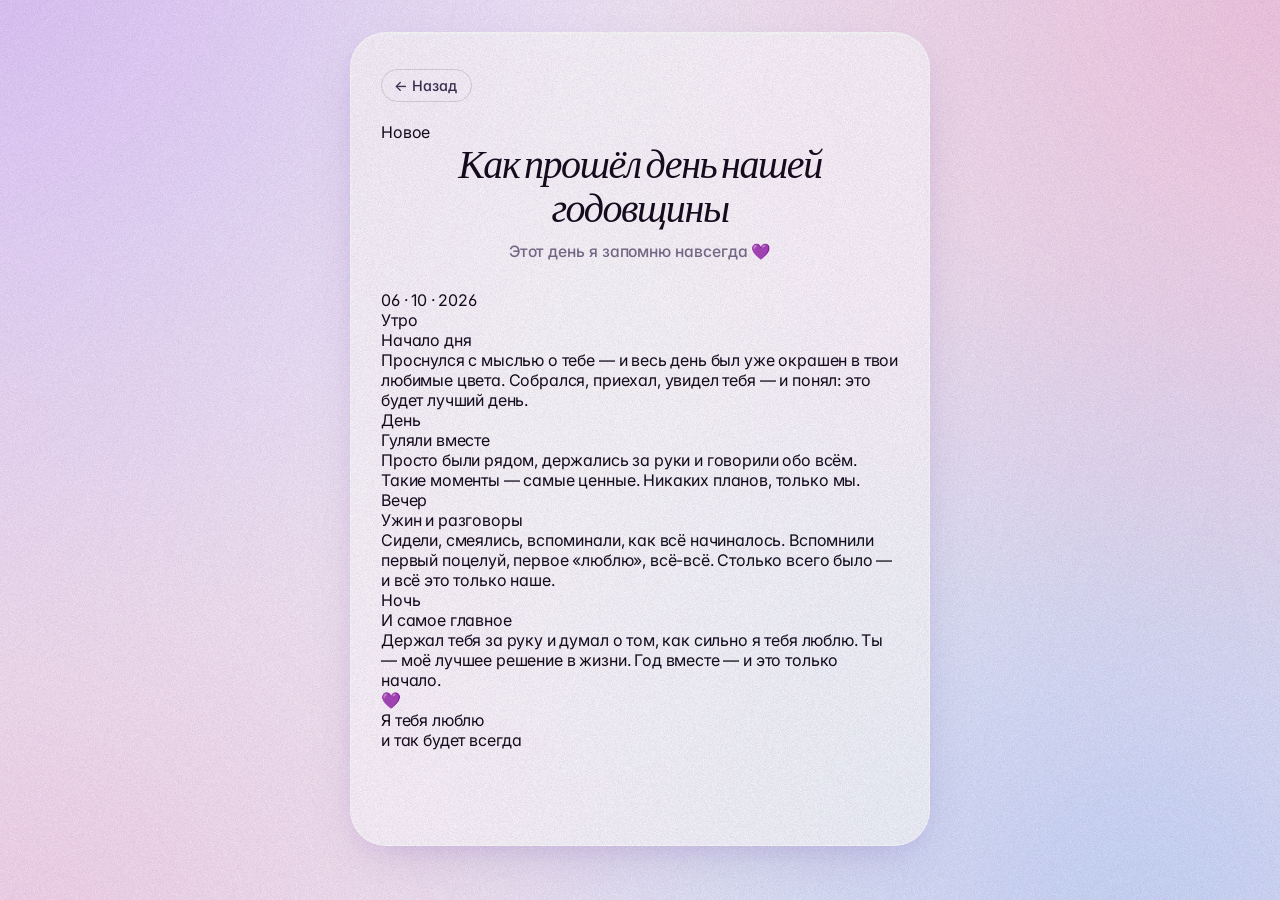
==== anniversary.html @ 6e3ea855 "Create anniversary.html" ====
<!DOCTYPE html>
<html lang="ru">
<head>
<meta charset="UTF-8">
<meta name="viewport" content="width=device-width, initial-scale=1.0, maximum-scale=1.0, user-scalable=yes">
<title>Наша годовщина 🎉</title>
<link rel="stylesheet" href="css/style.css">
</head>
<body>

<div class="container">
    <a href="index.html" class="back-btn">← Назад</a>

    <!-- Заголовок с бейджем -->
    <div class="anniv-hero">
        <span class="new-badge new-badge--big">Новое</span>
        <h1>Как прошёл день нашей годовщины</h1>
        <p class="subhead">Этот день я запомню навсегда 💜</p>
        <div class="anniv-date">06 · 10 · 2026</div>
    </div>

    <!-- Timeline дня -->
    <div class="timeline">

        <!-- УТРО -->
        <div class="timeline-item">
            <div class="tl-time">Утро</div>
            <div class="tl-photo-wrap">
                <img class="tl-photo" src="img/годовщина-утро.jpg" alt="" loading="lazy">
            </div>
            <div class="tl-title">Начало дня</div>
            <div class="tl-desc">
                Проснулся с мыслью о тебе — и весь день был уже окрашен в твои любимые цвета.
                Собрался, приехал, увидел тебя — и понял: это будет лучший день.
            </div>
        </div>

        <!-- ДЕНЬ -->
        <div class="timeline-item">
            <div class="tl-time">День</div>
            <div class="tl-photo-wrap">
                <img class="tl-photo" src="img/годовщина-день.jpg" alt="" loading="lazy">
            </div>
            <div class="tl-title">Гуляли вместе</div>
            <div class="tl-desc">
                Просто были рядом, держались за руки и говорили обо всём. Такие моменты —
                самые ценные. Никаких планов, только мы.
            </div>
        </div>

        <!-- ВЕЧЕР -->
        <div class="timeline-item">
            <div class="tl-time">Вечер</div>
            <div class="tl-photo-wrap">
                <img class="tl-photo" src="img/годовщина-вечер.jpg" alt="" loading="lazy">
            </div>
            <div class="tl-title">Ужин и разговоры</div>
            <div class="tl-desc">
                Сидели, смеялись, вспоминали, как всё начиналось. Вспомнили первый поцелуй,
                первое «люблю», всё-всё. Столько всего было — и всё это только наше.
            </div>
        </div>

        <!-- НОЧЬ -->
        <div class="timeline-item">
            <div class="tl-time">Ночь</div>
            <div class="tl-photo-wrap">
                <img class="tl-photo" src="img/годовщина-ночь.jpg" alt="" loading="lazy">
            </div>
            <div class="tl-title">И самое главное</div>
            <div class="tl-desc">
                Держал тебя за руку и думал о том, как сильно я тебя люблю. Ты — моё
                лучшее решение в жизни. Год вместе — и это только начало.
            </div>
        </div>

    </div>

    <!-- Финальная подпись -->
    <div class="anniv-outro">
        <div class="anniv-heart">💜</div>
        <div class="anniv-outro-text">Я тебя люблю</div>
        <div class="anniv-outro-sub">и так будет всегда</div>
    </div>
</div>

<script>
(function () {
    /* Плавное появление timeline-карточек при скролле */
    const items = document.querySelectorAll('.timeline-item');
    if ('IntersectionObserver' in window) {
        const io = new IntersectionObserver(function (entries) {
            entries.forEach(function (entry) {
                if (entry.isIntersecting) {
                    entry.target.classList.add('visible');
                    io.unobserve(entry.target);
                }
            });
        }, { threshold: 0.15 });
        items.forEach(function (item) { io.observe(item); });
    } else {
        items.forEach(function (item) { item.classList.add('visible'); });
    }
})();
</script>

</body>
</html>
---- css/style.css ----
/* ============================================================
   Modern Editorial — Fraunces × Inter
   Colors: violet / pink / blue
   ============================================================ */

@import url('https://fonts.googleapis.com/css2?family=Fraunces:ital,opsz,wght@0,9..144,400..900;1,9..144,400..900&family=Inter:wght@400;500;600;700;800;900&family=JetBrains+Mono:wght@500;700&display=swap');

* {
    margin: 0;
    padding: 0;
    box-sizing: border-box;
    -webkit-tap-highlight-color: transparent;
}

html {
    -webkit-text-size-adjust: 100%;
    scroll-behavior: smooth;
}

:root {
    /* Акценты */
    --violet: #7c3aed;
    --violet-2: #a855f7;
    --pink: #ec4899;
    --pink-2: #f472b6;
    --blue: #3b82f6;
    --blue-2: #60a5fa;

    /* Чернила */
    --ink: #150c1f;
    --ink-2: #3d2f52;
    --ink-3: #7a6e8c;
    --ink-4: #b3a8c2;

    /* Поверхности */
    --cream: #faf6ff;
    --surface: #ffffff;
    --surface-2: #f6f1fd;
    --line: rgba(21, 12, 31, 0.08);
    --line-2: rgba(21, 12, 31, 0.14);

    /* Скругления */
    --r-sm: 12px;
    --r-md: 18px;
    --r-lg: 26px;
    --r-xl: 36px;
    --r-pill: 100px;

    /* Кривые */
    --ease: cubic-bezier(0.22, 1, 0.36, 1);
    --spring: cubic-bezier(0.34, 1.4, 0.64, 1);
}

body {
    font-family: 'Inter', -apple-system, BlinkMacSystemFont, sans-serif;
    font-feature-settings: 'cv02', 'cv03', 'cv04', 'cv11';
    min-height: 100vh;
    min-height: 100dvh;
    display: flex;
    justify-content: center;
    padding: 22px 12px 44px;
    color: var(--ink);
    overflow-x: hidden;
    position: relative;
    background: var(--cream);
    letter-spacing: -0.01em;
}

/* Aurora-подсветка */
body::before {
    content: "";
    position: fixed;
    inset: -20%;
    z-index: 0;
    pointer-events: none;
    background:
        radial-gradient(circle at 12% 8%, rgba(168, 85, 247, 0.30) 0%, transparent 38%),
        radial-gradient(circle at 88% 12%, rgba(236, 72, 153, 0.26) 0%, transparent 40%),
        radial-gradient(circle at 78% 88%, rgba(59, 130, 246, 0.24) 0%, transparent 40%),
        radial-gradient(circle at 15% 90%, rgba(244, 114, 182, 0.22) 0%, transparent 38%);
    filter: blur(50px);
    animation: aurora 26s ease-in-out infinite alternate;
}

@keyframes aurora {
    0%   { transform: translate(0, 0) rotate(0deg); }
    50%  { transform: translate(2%, -1%) rotate(4deg); }
    100% { transform: translate(-2%, 2%) rotate(-3deg); }
}

/* Зерно (grain) поверх всего */
body::after {
    content: "";
    position: fixed;
    inset: 0;
    z-index: 100;
    pointer-events: none;
    opacity: 0.35;
    mix-blend-mode: multiply;
    background-image: url("data:image/svg+xml,%3Csvg viewBox='0 0 320 320' xmlns='http://www.w3.org/2000/svg'%3E%3Cfilter id='n'%3E%3CfeTurbulence type='fractalNoise' baseFrequency='0.9' numOctaves='2' stitchTiles='stitch'/%3E%3CfeColorMatrix values='0 0 0 0 0.08 0 0 0 0 0.05 0 0 0 0 0.12 0 0 0 0.55 0'/%3E%3C/filter%3E%3Crect width='100%25' height='100%25' filter='url(%23n)'/%3E%3C/svg%3E");
    background-size: 220px 220px;
}

img { max-width: 100%; display: block; }

/* ============================================================
   КОНТЕЙНЕР
   ============================================================ */
.container {
    position: relative;
    z-index: 1;
    max-width: 540px;
    width: 100%;
    padding: 32px 24px 28px;
    margin: 10px 0;
    border-radius: var(--r-xl);
    background: rgba(255, 255, 255, 0.72);
    backdrop-filter: blur(22px) saturate(160%);
    -webkit-backdrop-filter: blur(22px) saturate(160%);
    border: 1px solid rgba(255, 255, 255, 0.9);
    box-shadow:
        0 1px 0 rgba(255, 255, 255, 0.9) inset,
        0 20px 60px -20px rgba(60, 20, 100, 0.18),
        0 8px 30px -10px rgba(124, 58, 237, 0.12);
}

/* ============================================================
   ТИПОГРАФИКА
   ============================================================ */
h1, h2 {
    font-family: 'Fraunces', 'Times New Roman', serif;
    font-weight: 500;
    font-style: italic;
    font-variation-settings: 'opsz' 144, 'SOFT' 40;
    letter-spacing: -0.035em;
    text-align: center;
    color: var(--ink);
    word-wrap: break-word;
    overflow-wrap: break-word;
    line-height: 1.1;
}
h1 {
    font-size: clamp(1.8rem, 7vw, 2.5rem);
    margin-bottom: 10px;
}
h2 {
    font-size: clamp(1.5rem, 6vw, 2rem);
    margin-bottom: 12px;
}

.subhead {
    text-align: center;
    color: var(--ink-3);
    font-weight: 500;
    margin-bottom: 26px;
    font-size: clamp(0.88rem, 3.5vw, 0.98rem);
    line-height: 1.5;
    letter-spacing: -0.005em;
}

.hidden { display: none !important; }

/* ============================================================
   КНОПКИ
   ============================================================ */
.btn-primary, .btn-secondary {
    display: inline-flex;
    align-items: center;
    justify-content: center;
    gap: 8px;
    border: none;
    font-weight: 600;
    font-size: clamp(0.92rem, 3.6vw, 1rem);
    padding: 16px 24px;
    border-radius: var(--r-pill);
    cursor: pointer;
    transition: transform 0.3s var(--spring), box-shadow 0.3s ease, background 0.3s ease, color 0.3s ease;
    font-family: inherit;
    text-align: center;
    text-decoration: none;
    letter-spacing: -0.01em;
    position: relative;
    overflow: hidden;
}
.btn-primary {
    background: linear-gradient(120deg, #150c1f 0%, #3d1e5c 50%, #7c3aed 100%);
    color: white;
    width: 100%;
    margin-top: 22px;
    box-shadow:
        0 1px 0 rgba(255, 255, 255, 0.18) inset,
        0 10px 30px -8px rgba(60, 20, 100, 0.45),
        0 2px 6px -1px rgba(0, 0, 0, 0.15);
}
.btn-primary::after {
    content: "";
    position: absolute;
    inset: 0;
    background: linear-gradient(120deg, transparent 30%, rgba(255,255,255,0.15) 50%, transparent 70%);
    transform: translateX(-100%);
    transition: transform 0.7s var(--ease);
    pointer-events: none;
}
.btn-primary:hover::after { transform: translateX(100%); }
.btn-primary:hover {
    transform: translateY(-2px);
    box-shadow:
        0 1px 0 rgba(255, 255, 255, 0.18) inset,
        0 16px 40px -10px rgba(60, 20, 100, 0.55),
        0 2px 6px -1px rgba(0, 0, 0, 0.15);
}
.btn-primary:active { transform: scale(0.97); }
.btn-primary:disabled {
    background: var(--surface-2);
    color: var(--ink-4);
    box-shadow: none;
    cursor: not-allowed;
    opacity: 0.8;
}

.btn-secondary {
    background: var(--surface);
    color: var(--ink);
    border: 1px solid var(--line-2);
    flex: 1;
}
.btn-secondary:hover {
    background: var(--surface-2);
    border-color: var(--violet);
    color: var(--violet);
    transform: translateY(-1px);
}
.btn-secondary:active { transform: scale(0.97); }

.back-btn {
    display: inline-flex;
    align-items: center;
    gap: 6px;
    background: transparent;
    border: 1px solid var(--line-2);
    color: var(--ink-2);
    font-weight: 500;
    font-size: clamp(0.82rem, 3.4vw, 0.9rem);
    cursor: pointer;
    padding: 7px 14px 7px 12px;
    margin-bottom: 20px;
    font-family: inherit;
    text-decoration: none;
    border-radius: var(--r-pill);
    transition: all 0.25s var(--ease);
    letter-spacing: -0.005em;
}
.back-btn:hover {
    background: var(--ink);
    color: var(--cream);
    border-color: var(--ink);
    transform: translateX(-2px);
}

/* ============================================================
   ТЕСТ
   ============================================================ */
.progress-wrap {
    width: 100%;
    height: 4px;
    background: var(--line);
    border-radius: var(--r-pill);
    margin-bottom: 26px;
    overflow: hidden;
    position: relative;
}
.progress-bar {
    height: 100%;
    width: 0%;
    background: linear-gradient(90deg, var(--violet), var(--pink), var(--blue));
    border-radius: var(--r-pill);
    transition: width 0.6s var(--ease);
    position: relative;
}
.progress-bar::after {
    content: "";
    position: absolute;
    right: -3px;
    top: 50%;
    transform: translateY(-50%);
    width: 10px;
    height: 10px;
    border-radius: 50%;
    background: var(--pink);
    box-shadow: 0 0 0 3px rgba(236, 72, 153, 0.25), 0 0 12px rgba(236, 72, 153, 0.6);
}
.progress-text {
    text-align: center;
    font-family: 'JetBrains Mono', monospace;
    font-size: clamp(0.72rem, 2.8vw, 0.8rem);
    color: var(--ink-3);
    font-weight: 500;
    margin-bottom: 14px;
    letter-spacing: 0.06em;
    text-transform: uppercase;
}

.question-block {
    background: var(--surface);
    border: 1px solid var(--line);
    border-radius: var(--r-lg);
    padding: clamp(20px, 5vw, 28px) clamp(18px, 4.5vw, 24px);
    margin-bottom: 20px;
    box-shadow:
        0 1px 0 rgba(255, 255, 255, 1) inset,
        0 4px 24px -8px rgba(60, 20, 100, 0.10);
    animation: rise 0.55s var(--spring) both;
    position: relative;
}
.question-block::before {
    content: "";
    position: absolute;
    top: 18px;
    left: 20px;
    right: 20px;
    height: 1px;
    background: linear-gradient(90deg, var(--violet), var(--pink), var(--blue), transparent);
    opacity: 0.35;
}

.question-text {
    font-family: 'Fraunces', serif;
    font-weight: 500;
    font-style: italic;
    font-size: clamp(1.05rem, 4.2vw, 1.25rem);
    color: var(--ink);
    margin-bottom: 20px;
    margin-top: 14px;
    line-height: 1.35;
    letter-spacing: -0.02em;
}

.options { display: flex; flex-direction: column; gap: 10px; }

.option-btn {
    background: var(--surface);
    border: 1px solid var(--line-2);
    border-radius: var(--r-md);
    padding: 15px 18px;
    font-size: clamp(0.85rem, 3.5vw, 0.94rem);
    font-weight: 500;
    color: var(--ink-2);
    text-align: left;
    transition: all 0.28s var(--ease);
    cursor: pointer;
    font-family: inherit;
    line-height: 1.45;
    width: 100%;
    word-wrap: break-word;
    letter-spacing: -0.005em;
    position: relative;
    padding-left: 46px;
}
.option-btn::before {
    content: "";
    position: absolute;
    left: 16px;
    top: 50%;
    transform: translateY(-50%);
    width: 18px;
    height: 18px;
    border-radius: 50%;
    border: 1.5px solid var(--line-2);
    transition: all 0.28s var(--ease);
    background: var(--surface);
}
.option-btn:hover {
    border-color: var(--violet);
    color: var(--ink);
    transform: translateY(-1px);
    box-shadow: 0 6px 20px -8px rgba(124, 58, 237, 0.35);
}
.option-btn:hover::before {
    border-color: var(--violet);
    background: rgba(124, 58, 237, 0.08);
}
.option-btn:active { transform: scale(0.99); }
.option-btn.selected {
    background: linear-gradient(120deg, rgba(124, 58, 237, 0.06), rgba(236, 72, 153, 0.06));
    border-color: var(--violet);
    color: var(--ink);
    box-shadow:
        0 0 0 3px rgba(124, 58, 237, 0.10),
        0 8px 24px -8px rgba(124, 58, 237, 0.35);
}
.option-btn.selected::before {
    border-color: var(--violet);
    background: var(--violet);
    box-shadow: inset 0 0 0 3px var(--surface);
}

.nav-row { display: flex; gap: 10px; margin-top: 8px; }

/* ============================================================
   РЕЗУЛЬТАТЫ
   ============================================================ */
.result-area {
    text-align: center;
    background: var(--surface);
    border: 1px solid var(--line);
    border-radius: var(--r-lg);
    padding: 34px 24px;
    margin: 10px 0 24px;
    box-shadow:
        0 1px 0 rgba(255, 255, 255, 1) inset,
        0 4px 24px -8px rgba(60, 20, 100, 0.10);
    animation: rise 0.6s var(--spring) both;
    position: relative;
    overflow: hidden;
}
.result-area::before {
    content: "";
    position: absolute;
    inset: 0;
    background:
        radial-gradient(circle at 50% 0%, rgba(168, 85, 247, 0.14), transparent 55%),
        radial-gradient(circle at 50% 100%, rgba(236, 72, 153, 0.10), transparent 55%);
    pointer-events: none;
}
.result-area .score {
    font-family: 'Fraunces', serif;
    font-style: italic;
    font-weight: 400;
    font-size: clamp(3.2rem, 16vw, 4.6rem);
    line-height: 1;
    letter-spacing: -0.06em;
    color: var(--ink);
    position: relative;
}
.result-area .score::after {
    content: "";
    display: block;
    width: 48px;
    height: 3px;
    margin: 14px auto 0;
    background: linear-gradient(90deg, var(--violet), var(--pink), var(--blue));
    border-radius: 3px;
}
.result-area .label {
    font-family: 'JetBrains Mono', monospace;
    font-size: clamp(0.7rem, 2.8vw, 0.78rem);
    color: var(--ink-3);
    margin-bottom: 10px;
    font-weight: 500;
    letter-spacing: 0.14em;
    text-transform: uppercase;
}
.result-area .comment {
    font-size: clamp(0.88rem, 3.5vw, 0.96rem);
    color: var(--ink-2);
    margin-top: 16px;
    font-weight: 500;
    line-height: 1.55;
    position: relative;
}

.review-item {
    background: var(--surface);
    border: 1px solid var(--line);
    border-radius: var(--r-md);
    padding: 18px;
    margin-bottom: 12px;
    animation: rise 0.4s var(--spring) both;
    box-shadow: 0 2px 12px -6px rgba(60, 20, 100, 0.08);
}
.review-q {
    font-family: 'Fraunces', serif;
    font-style: italic;
    font-weight: 500;
    color: var(--ink);
    margin-bottom: 14px;
    font-size: clamp(0.95rem, 3.9vw, 1.05rem);
    line-height: 1.4;
    letter-spacing: -0.015em;
}
.review-opt {
    padding: 11px 14px;
    border-radius: var(--r-sm);
    margin-bottom: 6px;
    font-size: clamp(0.8rem, 3.3vw, 0.88rem);
    font-weight: 500;
    color: var(--ink-3);
    background: var(--surface-2);
    border: 1px solid transparent;
    line-height: 1.45;
    word-wrap: break-word;
    letter-spacing: -0.005em;
    transition: all 0.2s ease;
}
.review-opt.correct {
    background: rgba(52, 199, 89, 0.10);
    border-color: rgba(52, 199, 89, 0.30);
    color: #1a6b34;
    font-weight: 600;
}
.review-opt.wrong {
    background: rgba(239, 68, 68, 0.08);
    border-color: rgba(239, 68, 68, 0.28);
    color: #a01e15;
    font-weight: 600;
}
.review-opt .mark {
    float: right;
    font-weight: 700;
    font-family: 'JetBrains Mono', monospace;
    font-size: 0.9rem;
    padding-left: 8px;
}

/* ============================================================
   МЕНЮ
   ============================================================ */
.menu-grid {
    display: flex;
    flex-direction: column;
    gap: 10px;
    margin-top: 12px;
}
.menu-card {
    display: grid;
    grid-template-columns: 52px 1fr 20px;
    align-items: center;
    gap: 16px;
    background: var(--surface);
    border: 1px solid var(--line);
    border-radius: var(--r-lg);
    padding: 16px 20px;
    cursor: pointer;
    transition: all 0.32s var(--ease);
    animation: rise 0.5s var(--spring) both;
    text-decoration: none;
    color: inherit;
    width: 100%;
    position: relative;
    overflow: hidden;
    box-shadow: 0 2px 12px -6px rgba(60, 20, 100, 0.08);
}
.menu-card::before {
    content: "";
    position: absolute;
    left: 0;
    top: 0;
    bottom: 0;
    width: 3px;
    background: linear-gradient(180deg, var(--violet), var(--pink), var(--blue));
    transform: scaleY(0);
    transform-origin: top;
    transition: transform 0.4s var(--ease);
}
.menu-card:hover {
    transform: translateY(-2px);
    border-color: rgba(124, 58, 237, 0.3);
    box-shadow: 0 14px 40px -14px rgba(60, 20, 100, 0.35);
}
.menu-card:hover::before { transform: scaleY(1); }
.menu-card:active { transform: scale(0.99); }

.menu-card .icon {
    font-size: 1.6rem;
    width: 52px;
    height: 52px;
    display: flex;
    align-items: center;
    justify-content: center;
    border-radius: var(--r-md);
    background: linear-gradient(135deg, rgba(124, 58, 237, 0.10), rgba(236, 72, 153, 0.10));
    border: 1px solid rgba(124, 58, 237, 0.10);
    flex-shrink: 0;
}
.menu-card .title {
    font-weight: 600;
    color: var(--ink);
    font-size: clamp(0.98rem, 4vw, 1.08rem);
    line-height: 1.3;
    letter-spacing: -0.015em;
    text-align: left;
}
.menu-card::after {
    content: "→";
    color: var(--ink-4);
    font-weight: 500;
    font-size: 1.1rem;
    line-height: 1;
    transition: all 0.3s var(--ease);
    text-align: center;
}
.menu-card:hover::after {
    color: var(--violet);
    transform: translateX(4px);
}

/* ============================================================
   ГЛАВНАЯ — стартовый блок / результат
   ============================================================ */
.start-block {
    text-align: center;
    background: var(--surface);
    border: 1px solid var(--line);
    border-radius: var(--r-lg);
    padding: 36px 26px;
    margin: 20px 0;
    box-shadow:
        0 1px 0 rgba(255, 255, 255, 1) inset,
        0 4px 24px -8px rgba(60, 20, 100, 0.10);
    animation: rise 0.6s var(--spring) both;
    position: relative;
    overflow: hidden;
}
.start-block::before {
    content: "";
    position: absolute;
    inset: 0;
    background:
        radial-gradient(circle at 50% 0%, rgba(168, 85, 247, 0.10), transparent 60%);
    pointer-events: none;
}
.start-block .start-emoji {
    font-size: clamp(2.4rem, 10vw, 3.2rem);
    margin-bottom: 16px;
    display: block;
    position: relative;
    animation: sway 3s ease-in-out infinite;
    transform-origin: center bottom;
}
@keyframes sway {
    0%, 100% { transform: rotate(-4deg) scale(1); }
    50% { transform: rotate(4deg) scale(1.06); }
}
.start-block .start-hint {
    color: var(--ink-2);
    font-weight: 500;
    font-size: clamp(0.9rem, 3.7vw, 1rem);
    line-height: 1.6;
    margin-bottom: 24px;
    letter-spacing: -0.005em;
    position: relative;
}
.start-block .btn-primary { margin-top: 0; position: relative; }

.home-result { text-align: center; position: relative; }
.home-result .score {
    font-family: 'Fraunces', serif;
    font-style: italic;
    font-weight: 400;
    font-size: clamp(3rem, 15vw, 4.2rem);
    line-height: 1;
    letter-spacing: -0.06em;
    color: var(--ink);
}
.home-result .score::after {
    content: "";
    display: block;
    width: 44px;
    height: 3px;
    margin: 12px auto 0;
    background: linear-gradient(90deg, var(--violet), var(--pink), var(--blue));
    border-radius: 3px;
}
.home-result .label {
    font-family: 'JetBrains Mono', monospace;
    font-size: clamp(0.68rem, 2.7vw, 0.76rem);
    color: var(--ink-3);
    margin-bottom: 10px;
    font-weight: 500;
    letter-spacing: 0.14em;
    text-transform: uppercase;
}
.home-result .comment {
    font-size: clamp(0.88rem, 3.5vw, 0.96rem);
    color: var(--ink-2);
    margin-top: 16px;
    font-weight: 500;
    line-height: 1.55;
}
.home-result .btn-reset {
    background: transparent;
    border: 1px solid var(--line-2);
    color: var(--ink-3);
    font-weight: 500;
    font-size: 0.82rem;
    cursor: pointer;
    margin-top: 20px;
    font-family: inherit;
    padding: 8px 16px;
    border-radius: var(--r-pill);
    transition: all 0.25s var(--ease);
    letter-spacing: -0.005em;
}
.home-result .btn-reset:hover {
    color: var(--ink);
    border-color: var(--ink);
    background: var(--surface-2);
}

/* ============================================================
   ГАЛЕРЕЯ
   ============================================================ */
.gallery-grid {
    display: grid;
    grid-template-columns: 1fr 1fr;
    gap: 10px;
}
.gallery-grid img {
    width: 100%;
    aspect-ratio: 1 / 1;
    object-fit: cover;
    border-radius: var(--r-md);
    display: block;
    background: var(--surface-2);
    border: 1px solid var(--line);
    box-shadow: 0 2px 12px -6px rgba(60, 20, 100, 0.12);
    transition: transform 0.4s var(--ease), box-shadow 0.3s ease, border-color 0.3s ease;
    cursor: pointer;
}
.gallery-grid img:hover {
    transform: translateY(-3px) scale(1.015);
    border-color: rgba(124, 58, 237, 0.35);
    box-shadow: 0 16px 40px -14px rgba(60, 20, 100, 0.35);
}
.gallery-grid img:active { transform: scale(0.98); }

.lightbox {
    position: fixed;
    inset: 0;
    background: rgba(15, 8, 25, 0.92);
    backdrop-filter: blur(16px);
    -webkit-backdrop-filter: blur(16px);
    display: none;
    align-items: center;
    justify-content: center;
    z-index: 1000;
    padding: 20px;
    cursor: zoom-out;
}
.lightbox.active { display: flex; animation: fadeIn 0.3s ease; }
.lightbox img {
    max-width: 100%;
    max-height: 100%;
    border-radius: var(--r-lg);
    box-shadow: 0 40px 100px rgba(0,0,0,0.7);
    animation: zoomIn 0.45s var(--spring);
}
@keyframes fadeIn { from { opacity: 0; } to { opacity: 1; } }
@keyframes zoomIn {
    from { opacity: 0; transform: scale(0.88); }
    to { opacity: 1; transform: scale(1); }
}

/* ============================================================
   СПИСКИ (Места, Моменты)
   ============================================================ */
.list-item {
    background: var(--surface);
    border: 1px solid var(--line);
    border-radius: var(--r-lg);
    padding: 22px 20px;
    margin-bottom: 14px;
    animation: rise 0.5s var(--spring) both;
    position: relative;
    overflow: hidden;
    box-shadow: 0 2px 12px -6px rgba(60, 20, 100, 0.08);
}
.list-item::before {
    content: "";
    position: absolute;
    left: 0;
    top: 0;
    bottom: 0;
    width: 3px;
    background: linear-gradient(180deg, var(--violet), var(--pink), var(--blue));
}
.list-item .li-title {
    font-family: 'Fraunces', serif;
    font-style: italic;
    font-weight: 500;
    font-size: clamp(1.1rem, 4.6vw, 1.28rem);
    color: var(--ink);
    margin-bottom: 10px;
    line-height: 1.25;
    letter-spacing: -0.025em;
}
.list-item .li-desc {
    color: var(--ink-2);
    font-size: clamp(0.87rem, 3.5vw, 0.94rem);
    line-height: 1.65;
    letter-spacing: -0.005em;
}
.list-item .li-photo {
    width: 100%;
    height: auto;
    max-height: 340px;
    object-fit: cover;
    border-radius: var(--r-md);
    margin-top: 16px;
    background: var(--surface-2);
    border: 1px solid var(--line);
    box-shadow: 0 4px 20px -8px rgba(60, 20, 100, 0.15);
}

/* ============================================================
   ПИСЬМО
   ============================================================ */
.letter {
    background: var(--surface);
    border: 1px solid var(--line);
    border-radius: var(--r-lg);
    padding: clamp(26px, 5.5vw, 34px) clamp(20px, 5vw, 28px);
    animation: rise 0.6s var(--spring) both;
    position: relative;
    overflow: hidden;
    box-shadow:
        0 1px 0 rgba(255, 255, 255, 1) inset,
        0 4px 24px -8px rgba(60, 20, 100, 0.12);
}
.letter::before {
    content: "";
    position: absolute;
    top: 0;
    left: 0;
    right: 0;
    height: 3px;
    background: linear-gradient(90deg, var(--violet), var(--pink), var(--blue));
}
.letter p {
    color: var(--ink-2);
    font-size: clamp(0.92rem, 3.7vw, 1rem);
    line-height: 1.78;
    margin-bottom: 16px;
    letter-spacing: -0.005em;
}
.letter p:first-child {
    font-family: 'Fraunces', serif;
    font-style: italic;
    font-weight: 500;
    font-size: clamp(1.1rem, 4.4vw, 1.25rem);
    color: var(--ink);
    margin-bottom: 18px;
    letter-spacing: -0.02em;
}
.letter .sign {
    text-align: right;
    font-family: 'Fraunces', serif;
    font-style: italic;
    font-weight: 500;
    font-size: clamp(1.1rem, 4.6vw, 1.3rem);
    margin-top: 24px;
    background: linear-gradient(120deg, var(--violet), var(--pink));
    -webkit-background-clip: text;
    background-clip: text;
    -webkit-text-fill-color: transparent;
    letter-spacing: -0.02em;
}

/* ============================================================
   АНИМАЦИИ
   ============================================================ */
@keyframes rise {
    from { opacity: 0; transform: translateY(24px) scale(0.985); }
    to   { opacity: 1; transform: translateY(0) scale(1); }
}

/* ============================================================
   СЕРДЕЧКИ
   ============================================================ */
.hearts-rain {
    position: fixed; inset: 0;
    pointer-events: none;
    z-index: 999;
    overflow: hidden;
}
.heart-emoji {
    position: absolute;
    font-size: 2rem;
    animation: fall linear infinite;
    opacity: 0.9;
    filter: drop-shadow(0 4px 12px rgba(236, 72, 153, 0.4));
}
@keyframes fall {
    0%   { transform: translateY(-20vh) rotate(0); opacity: 1; }
    100% { transform: translateY(110vh) rotate(720deg); opacity: 0; }
}

/* ============================================================
   АДАПТАЦИЯ
   ============================================================ */
@media (max-width: 600px) {
    body { padding: 16px 10px 32px; }
    .container { border-radius: 32px; padding: 26px 18px; }
}

@media (max-width: 480px) {
    body { padding: 12px 8px 26px; }
    body::before { filter: blur(40px); opacity: 0.8; }
    body::after { opacity: 0.28; }
    .container { border-radius: 28px; padding: 22px 16px; }
    .question-block { padding: 20px 16px; border-radius: 22px; }
    .option-btn { padding: 13px 16px 13px 42px; border-radius: 14px; }
    .option-btn::before { left: 14px; width: 16px; height: 16px; }
    .nav-row { gap: 8px; }
    .btn-primary, .btn-secondary { padding: 15px 18px; }
    .result-area { padding: 28px 20px; border-radius: 22px; }
    .review-item { padding: 16px 14px; }
    .list-item { padding: 20px 18px; border-radius: 22px; }
    .start-block { padding: 30px 20px; border-radius: 22px; }
    .gallery-grid { gap: 8px; }
    .gallery-grid img { border-radius: 14px; }
    .menu-card { padding: 14px 16px; border-radius: 22px; grid-template-columns: 46px 1fr 18px; gap: 14px; }
    .menu-card .icon { width: 46px; height: 46px; font-size: 1.4rem; border-radius: 14px; }
    .letter { border-radius: 22px; }
}

@media (max-width: 360px) {
    body { padding: 10px 5px 22px; }
    .container { border-radius: 22px; padding: 18px 13px; margin: 5px 0; }
    h1 { font-size: 1.55rem; }
    h2 { font-size: 1.35rem; }
    .option-btn { font-size: 0.82rem; padding: 12px 14px 12px 38px; }
    .option-btn::before { left: 12px; width: 14px; height: 14px; }
    .btn-primary, .btn-secondary { font-size: 0.86rem; padding: 14px 14px; }
    .menu-card { padding: 12px 14px; grid-template-columns: 42px 1fr 16px; gap: 12px; }
    .menu-card .icon { width: 42px; height: 42px; font-size: 1.3rem; }
    .menu-card .title { font-size: 0.9rem; }
    .gallery-grid { gap: 6px; }
    .gallery-grid img { border-radius: 10px; }
    .review-opt { font-size: 0.78rem; padding: 9px 12px; border-radius: 10px; }
    .list-item .li-photo { max-height: 220px; border-radius: 14px; }
}

@media (min-width: 900px) {
    .container { max-width: 580px; padding: 36px 30px; }
}

@media (max-height: 500px) and (orientation: landscape) {
    body { padding: 10px 8px; }
    .container { padding: 20px 18px; border-radius: 24px; }
    h1 { font-size: 1.5rem; }
    .start-block, .result-area { padding: 22px 18px; }
}

@media (prefers-reduced-motion: reduce) {
    *, *::before, *::after {
        animation-duration: 0.01ms !important;
        animation-iteration-count: 1 !important;
        transition-duration: 0.01ms !important;
    }
}

@supports not (backdrop-filter: blur(22px)) {
    .container { background: rgba(255, 255, 255, 0.95); }
}
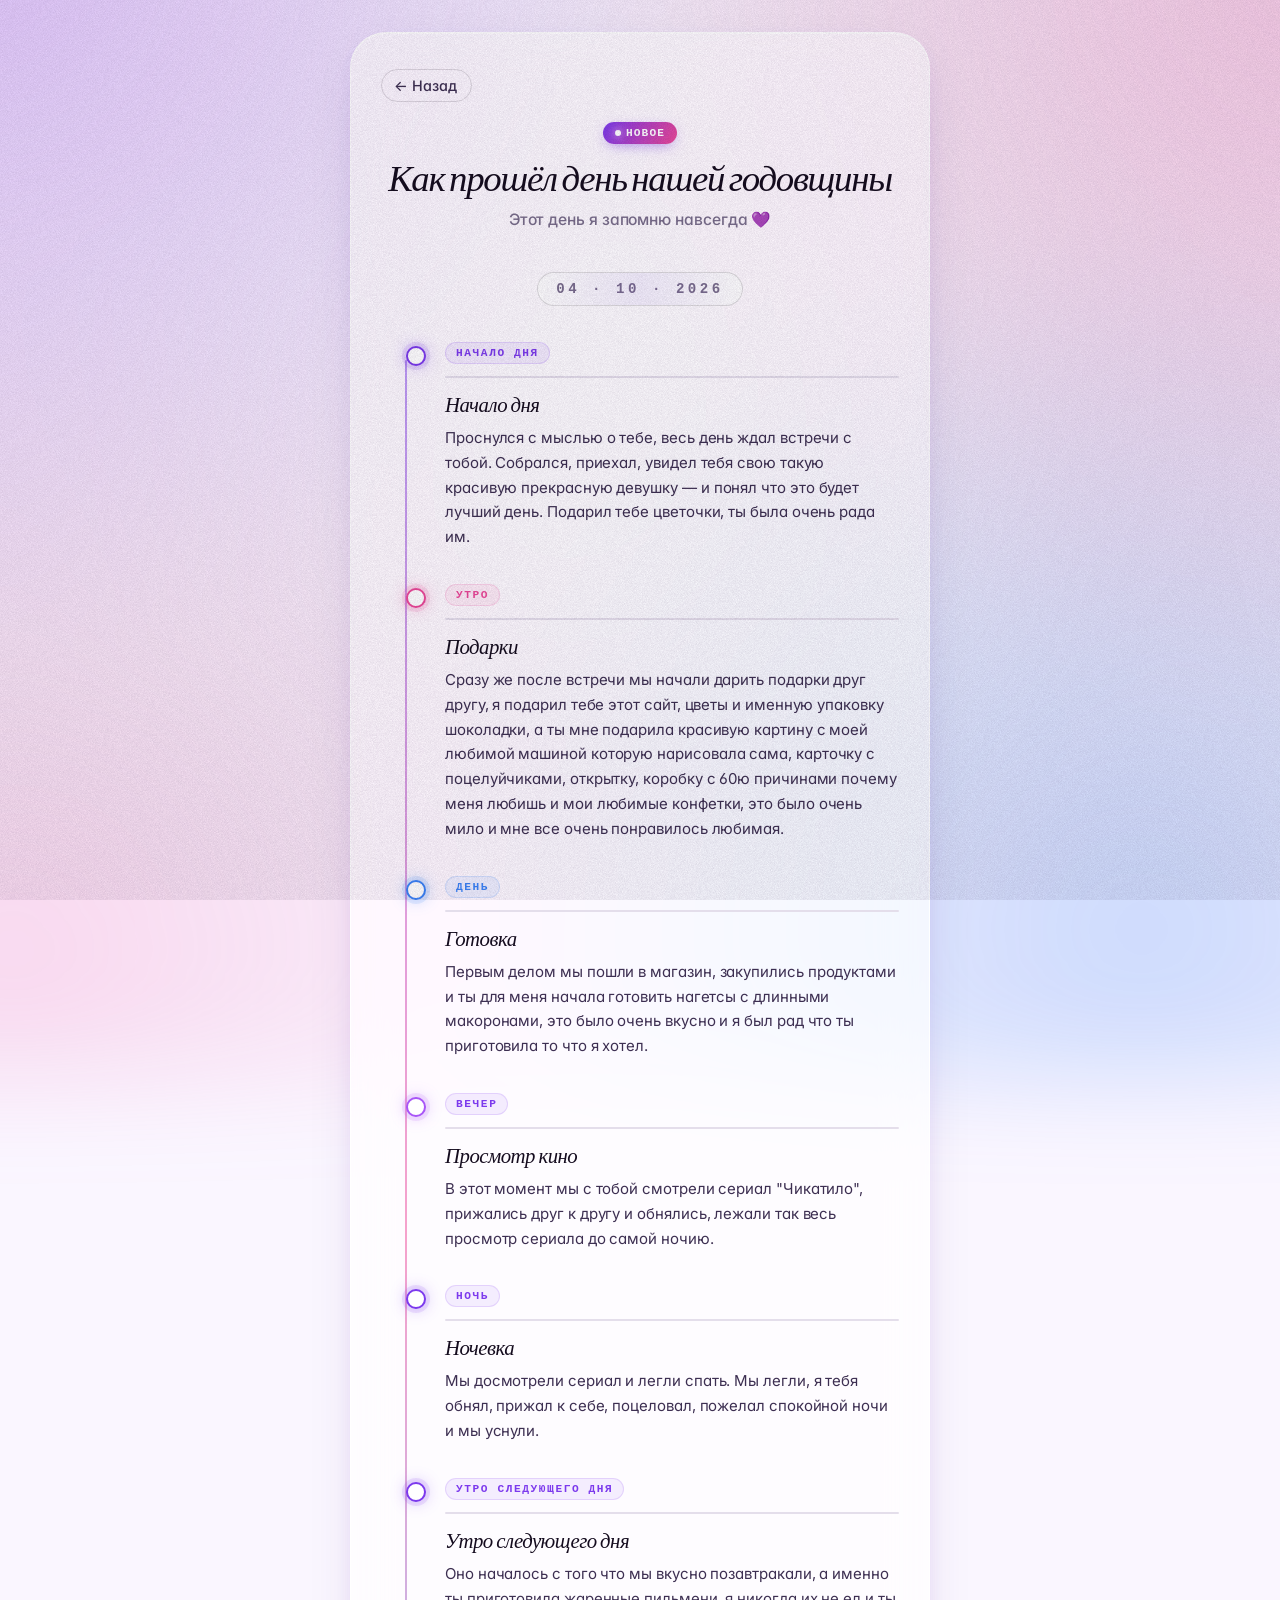
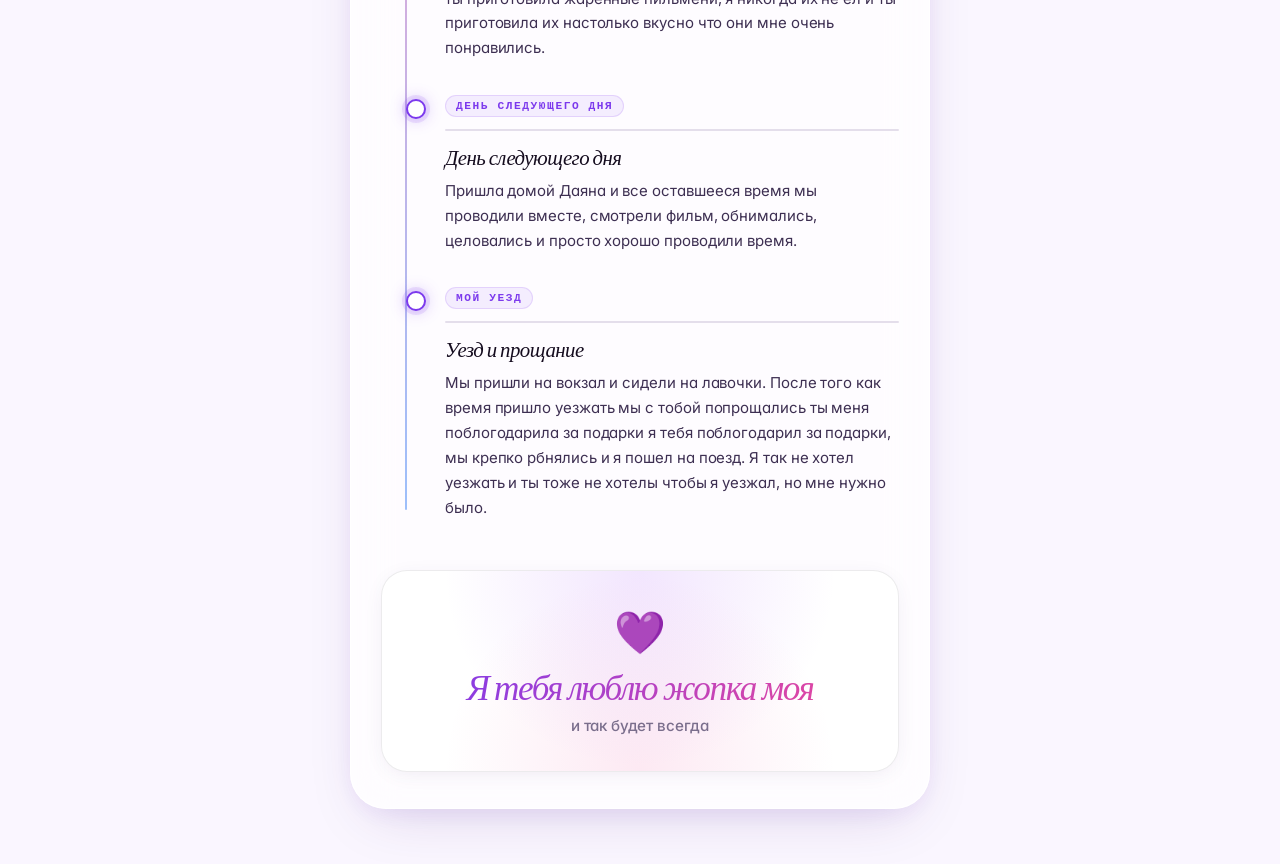
==== commit 95d5942c: "Update anniversary.html" ====
--- a/anniversary.html
+++ b/anniversary.html
@@ -16,70 +16,109 @@
         <span class="new-badge new-badge--big">Новое</span>
         <h1>Как прошёл день нашей годовщины</h1>
         <p class="subhead">Этот день я запомню навсегда 💜</p>
-        <div class="anniv-date">06 · 10 · 2026</div>
+        <div class="anniv-date">04 · 10 · 2026</div>
     </div>
 
     <!-- Timeline дня -->
     <div class="timeline">
 
-        <!-- УТРО -->
+        <div class="timeline-item">
+            <div class="tl-time">Начало дня</div>
+            <div class="tl-photo-wrap">
+            </div>
+            <div class="tl-title">Начало дня</div>
+            <div class="tl-desc">
+                Проснулся с мыслью о тебе, весь день ждал встречи с тобой.
+                Собрался, приехал, увидел тебя свою такую красивую прекрасную девушку — и понял что это будет лучший день.
+                Подарил тебе цветочки, ты была очень рада им.
+            </div>
+        </div>
+
         <div class="timeline-item">
             <div class="tl-time">Утро</div>
             <div class="tl-photo-wrap">
-                <img class="tl-photo" src="img/годовщина-утро.jpg" alt="" loading="lazy">
             </div>
-            <div class="tl-title">Начало дня</div>
+            <div class="tl-title">Подарки</div>
             <div class="tl-desc">
-                Проснулся с мыслью о тебе — и весь день был уже окрашен в твои любимые цвета.
-                Собрался, приехал, увидел тебя — и понял: это будет лучший день.
+                Сразу же после встречи мы начали дарить подарки друг другу, я подарил тебе этот сайт, цветы и именную упаковку шоколадки,
+                а ты мне подарила красивую картину с моей любимой машиной которую нарисовала сама, карточку с поцелуйчиками, открытку, 
+                коробку с 60ю причинами почему меня любишь и мои любимые конфетки, это было очень мило и мне все очень понравилось любимая. 
             </div>
         </div>
 
-        <!-- ДЕНЬ -->
         <div class="timeline-item">
             <div class="tl-time">День</div>
             <div class="tl-photo-wrap">
-                <img class="tl-photo" src="img/годовщина-день.jpg" alt="" loading="lazy">
             </div>
-            <div class="tl-title">Гуляли вместе</div>
+            <div class="tl-title">Готовка</div>
             <div class="tl-desc">
-                Просто были рядом, держались за руки и говорили обо всём. Такие моменты —
-                самые ценные. Никаких планов, только мы.
+                Первым делом мы пошли в магазин, закупились продуктами и ты для меня начала готовить нагетсы с длинными макоронами, 
+                это было очень вкусно и я был рад что ты приготовила то что я хотел.
             </div>
         </div>
 
-        <!-- ВЕЧЕР -->
         <div class="timeline-item">
             <div class="tl-time">Вечер</div>
             <div class="tl-photo-wrap">
-                <img class="tl-photo" src="img/годовщина-вечер.jpg" alt="" loading="lazy">
             </div>
-            <div class="tl-title">Ужин и разговоры</div>
+            <div class="tl-title">Просмотр кино</div>
             <div class="tl-desc">
-                Сидели, смеялись, вспоминали, как всё начиналось. Вспомнили первый поцелуй,
-                первое «люблю», всё-всё. Столько всего было — и всё это только наше.
+                В этот момент мы с тобой смотрели сериал "Чикатило", прижались друг к другу и обнялись, лежали так весь просмотр сериала до самой ночию.
             </div>
         </div>
 
-        <!-- НОЧЬ -->
         <div class="timeline-item">
             <div class="tl-time">Ночь</div>
             <div class="tl-photo-wrap">
-                <img class="tl-photo" src="img/годовщина-ночь.jpg" alt="" loading="lazy">
             </div>
-            <div class="tl-title">И самое главное</div>
+            <div class="tl-title">Ночевка</div>
             <div class="tl-desc">
-                Держал тебя за руку и думал о том, как сильно я тебя люблю. Ты — моё
-                лучшее решение в жизни. Год вместе — и это только начало.
+                Мы досмотрели сериал и легли спать. Мы легли, я тебя обнял, прижал к себе, поцеловал, пожелал спокойной ночи и мы уснули.
             </div>
         </div>
+
+        <div class="timeline-item">
+            <div class="tl-time">Утро следующего дня</div>
+            <div class="tl-photo-wrap">
+            </div>
+            <div class="tl-title">Утро следующего дня</div>
+            <div class="tl-desc">
+                Оно началось с того что мы вкусно позавтракали, а именно ты приготовила жаренные пильмени, я никогда их не ел и ты приготовила их настолько вкусно
+                что они мне очень понравились.
+            </div>
+        </div>
+
+        <div class="timeline-item">
+            <div class="tl-time">День следующего дня</div>
+            <div class="tl-photo-wrap">
+                <img class="tl-photo" src="img/17.jpg" alt="" loading="lazy">
+            </div>
+            <div class="tl-title">День следующего дня</div>
+            <div class="tl-desc">
+                Пришла домой Даяна и все оставшееся время мы проводили вместе, смотрели фильм, обнимались, целовались и просто хорошо проводили время.
+            </div>
+        </div>
+
+        <div class="timeline-item">
+            <div class="tl-time">Мой уезд</div>
+            <div class="tl-photo-wrap">
+                <img class="tl-photo" src="img/19.jpg" alt="" loading="lazy">
+            </div>
+            <div class="tl-title">Уезд и прощание</div>
+            <div class="tl-desc">
+                Мы пришли на вокзал и сидели на лавочки. После того как время пришло уезжать мы с тобой попрощались ты меня поблогодарила за подарки 
+                я тебя поблогодарил за подарки, мы крепко рбнялись и я пошел на поезд. Я так не хотел уезжать и ты тоже не хотелы чтобы я уезжал, но мне нужно было.
+            </div>
+        </div>
+
+        
 
     </div>
 
     <!-- Финальная подпись -->
     <div class="anniv-outro">
         <div class="anniv-heart">💜</div>
-        <div class="anniv-outro-text">Я тебя люблю</div>
+        <div class="anniv-outro-text">Я тебя люблю жопка моя</div>
         <div class="anniv-outro-sub">и так будет всегда</div>
     </div>
 </div>
--- a/css/style.css
+++ b/css/style.css
@@ -952,4 +952,290 @@
 
 @supports not (backdrop-filter: blur(22px)) {
     .container { background: rgba(255, 255, 255, 0.95); }
-}+}
+
+/* ============================================================
+   БЕЙДЖ "НОВОЕ"
+   ============================================================ */
+.new-badge {
+    display: inline-flex;
+    align-items: center;
+    gap: 5px;
+    background: linear-gradient(120deg, #7c3aed 0%, #ec4899 100%);
+    color: white;
+    font-family: 'JetBrains Mono', monospace;
+    font-weight: 700;
+    font-size: 0.62rem;
+    letter-spacing: 0.1em;
+    text-transform: uppercase;
+    padding: 4px 9px;
+    border-radius: 100px;
+    margin-right: 8px;
+    vertical-align: middle;
+    position: relative;
+    box-shadow: 0 4px 14px -4px rgba(124, 58, 237, 0.6);
+    animation: newPulse 2.4s ease-in-out infinite;
+}
+.new-badge::before {
+    content: "";
+    width: 6px;
+    height: 6px;
+    border-radius: 50%;
+    background: white;
+    box-shadow: 0 0 8px rgba(255,255,255,0.9);
+    animation: dotPulse 1.6s ease-in-out infinite;
+}
+.new-badge--big {
+    font-size: 0.7rem;
+    padding: 5px 12px;
+    margin-bottom: 14px;
+    margin-right: 0;
+}
+@keyframes newPulse {
+    0%, 100% { box-shadow: 0 4px 14px -4px rgba(124, 58, 237, 0.6); }
+    50%      { box-shadow: 0 4px 22px -2px rgba(236, 72, 153, 0.8); }
+}
+@keyframes dotPulse {
+    0%, 100% { opacity: 1; transform: scale(1); }
+    50%      { opacity: 0.6; transform: scale(0.8); }
+}
+
+/* Карточка с "Новое" — особый акцент */
+.menu-card--new {
+    background: linear-gradient(135deg,
+        rgba(124, 58, 237, 0.06) 0%,
+        rgba(236, 72, 153, 0.06) 50%,
+        rgba(59, 130, 246, 0.06) 100%),
+        var(--surface);
+    border-color: rgba(124, 58, 237, 0.25);
+    position: relative;
+}
+.menu-card--new::before {
+    transform: scaleY(1);
+    background: linear-gradient(180deg, #7c3aed, #ec4899, #3b82f6);
+    width: 3px;
+}
+.menu-card--new .title {
+    display: flex;
+    align-items: center;
+    flex-wrap: wrap;
+    gap: 6px;
+}
+
+/* ============================================================
+   СТРАНИЦА ГОДОВЩИНЫ — HERO
+   ============================================================ */
+.anniv-hero {
+    text-align: center;
+    margin-bottom: 30px;
+    animation: rise 0.6s var(--spring) both;
+}
+.anniv-hero h1 {
+    font-size: clamp(1.7rem, 6.5vw, 2.3rem);
+    margin-bottom: 10px;
+}
+.anniv-date {
+    display: inline-block;
+    margin-top: 14px;
+    font-family: 'JetBrains Mono', monospace;
+    font-size: clamp(0.78rem, 3vw, 0.88rem);
+    font-weight: 700;
+    letter-spacing: 0.25em;
+    color: var(--ink-3);
+    padding: 8px 18px;
+    border: 1px solid var(--line-2);
+    border-radius: 100px;
+    background: var(--surface);
+    position: relative;
+    overflow: hidden;
+}
+.anniv-date::before {
+    content: "";
+    position: absolute;
+    inset: 0;
+    background: linear-gradient(90deg, transparent, rgba(124, 58, 237, 0.08), transparent);
+    animation: shine 3s ease-in-out infinite;
+}
+@keyframes shine {
+    0%   { transform: translateX(-100%); }
+    50%  { transform: translateX(100%); }
+    100% { transform: translateX(100%); }
+}
+
+/* ============================================================
+   TIMELINE ДНЯ
+   ============================================================ */
+.timeline {
+    position: relative;
+    padding-left: 8px;
+    margin-top: 10px;
+}
+.timeline::before {
+    content: "";
+    position: absolute;
+    left: 24px;
+    top: 20px;
+    bottom: 20px;
+    width: 2px;
+    background: linear-gradient(180deg,
+        rgba(124, 58, 237, 0.5) 0%,
+        rgba(236, 72, 153, 0.5) 50%,
+        rgba(59, 130, 246, 0.5) 100%);
+    border-radius: 2px;
+}
+
+.timeline-item {
+    position: relative;
+    padding-left: 56px;
+    padding-bottom: 32px;
+    opacity: 0;
+    transform: translateY(28px);
+    transition: opacity 0.7s var(--ease), transform 0.7s var(--spring);
+}
+.timeline-item.visible {
+    opacity: 1;
+    transform: translateY(0);
+}
+.timeline-item:last-child { padding-bottom: 10px; }
+
+/* Точка на линии */
+.timeline-item::before {
+    content: "";
+    position: absolute;
+    left: 17px;
+    top: 6px;
+    width: 16px;
+    height: 16px;
+    border-radius: 50%;
+    background: var(--surface);
+    border: 2px solid var(--violet);
+    box-shadow:
+        0 0 0 4px rgba(124, 58, 237, 0.12),
+        0 0 16px rgba(124, 58, 237, 0.4);
+    z-index: 1;
+}
+.timeline-item:nth-child(2)::before { border-color: var(--pink); box-shadow: 0 0 0 4px rgba(236,72,153,0.12), 0 0 16px rgba(236,72,153,0.4); }
+.timeline-item:nth-child(3)::before { border-color: var(--blue); box-shadow: 0 0 0 4px rgba(59,130,246,0.12), 0 0 16px rgba(59,130,246,0.4); }
+.timeline-item:nth-child(4)::before { border-color: var(--violet-2); box-shadow: 0 0 0 4px rgba(168,85,247,0.12), 0 0 16px rgba(168,85,247,0.4); }
+
+/* Время */
+.tl-time {
+    display: inline-block;
+    font-family: 'JetBrains Mono', monospace;
+    font-size: 0.7rem;
+    font-weight: 700;
+    letter-spacing: 0.14em;
+    text-transform: uppercase;
+    color: var(--violet);
+    background: rgba(124, 58, 237, 0.08);
+    padding: 4px 10px;
+    border-radius: 100px;
+    margin-bottom: 12px;
+    border: 1px solid rgba(124, 58, 237, 0.15);
+}
+.timeline-item:nth-child(2) .tl-time { color: var(--pink); background: rgba(236,72,153,0.08); border-color: rgba(236,72,153,0.15); }
+.timeline-item:nth-child(3) .tl-time { color: var(--blue); background: rgba(59,130,246,0.08); border-color: rgba(59,130,246,0.15); }
+
+/* Фото в timeline */
+.tl-photo-wrap {
+    border-radius: var(--r-md);
+    overflow: hidden;
+    margin-bottom: 14px;
+    border: 1px solid var(--line);
+    box-shadow: 0 8px 28px -10px rgba(60, 20, 100, 0.22);
+    background: var(--surface-2);
+    position: relative;
+}
+.tl-photo {
+    width: 100%;
+    height: auto;
+    max-height: 380px;
+    object-fit: cover;
+    display: block;
+    transition: transform 0.6s var(--ease);
+}
+.tl-photo-wrap:hover .tl-photo { transform: scale(1.03); }
+
+.tl-title {
+    font-family: 'Fraunces', serif;
+    font-style: italic;
+    font-weight: 500;
+    font-size: clamp(1.15rem, 4.5vw, 1.3rem);
+    color: var(--ink);
+    margin-bottom: 8px;
+    line-height: 1.25;
+    letter-spacing: -0.025em;
+}
+.tl-desc {
+    color: var(--ink-2);
+    font-size: clamp(0.88rem, 3.5vw, 0.94rem);
+    line-height: 1.65;
+    letter-spacing: -0.005em;
+}
+
+/* ============================================================
+   ФИНАЛ СТРАНИЦЫ
+   ============================================================ */
+.anniv-outro {
+    text-align: center;
+    margin-top: 40px;
+    padding: 36px 22px;
+    border-radius: var(--r-lg);
+    background: var(--surface);
+    border: 1px solid var(--line);
+    position: relative;
+    overflow: hidden;
+    box-shadow: 0 4px 24px -8px rgba(60, 20, 100, 0.12);
+    animation: rise 0.6s var(--spring) both;
+}
+.anniv-outro::before {
+    content: "";
+    position: absolute;
+    inset: 0;
+    background:
+        radial-gradient(circle at 50% 0%, rgba(168, 85, 247, 0.15), transparent 60%),
+        radial-gradient(circle at 50% 100%, rgba(236, 72, 153, 0.12), transparent 60%);
+    pointer-events: none;
+}
+.anniv-heart {
+    font-size: 2.6rem;
+    margin-bottom: 12px;
+    animation: sway 3s ease-in-out infinite;
+    display: inline-block;
+    position: relative;
+}
+.anniv-outro-text {
+    font-family: 'Fraunces', serif;
+    font-style: italic;
+    font-weight: 500;
+    font-size: clamp(1.6rem, 7vw, 2.2rem);
+    letter-spacing: -0.04em;
+    background: linear-gradient(120deg, #7c3aed, #ec4899);
+    -webkit-background-clip: text;
+    background-clip: text;
+    -webkit-text-fill-color: transparent;
+    line-height: 1.1;
+    position: relative;
+}
+.anniv-outro-sub {
+    margin-top: 8px;
+    font-size: clamp(0.85rem, 3.5vw, 0.95rem);
+    color: var(--ink-3);
+    font-weight: 500;
+    position: relative;
+}
+
+/* Мобильная адаптация для timeline */
+@media (max-width: 480px) {
+    .timeline::before { left: 20px; }
+    .timeline-item { padding-left: 46px; padding-bottom: 26px; }
+    .timeline-item::before { left: 13px; width: 14px; height: 14px; }
+    .tl-photo { max-height: 300px; }
+}
+@media (max-width: 360px) {
+    .timeline::before { left: 17px; }
+    .timeline-item { padding-left: 40px; padding-bottom: 22px; }
+    .timeline-item::before { left: 11px; width: 12px; height: 12px; }
+    .tl-photo { max-height: 240px; }
+    .anniv-date { font-size: 0.72rem; padding: 6px 14px; letter-spacing: 0.2em; }
+}
